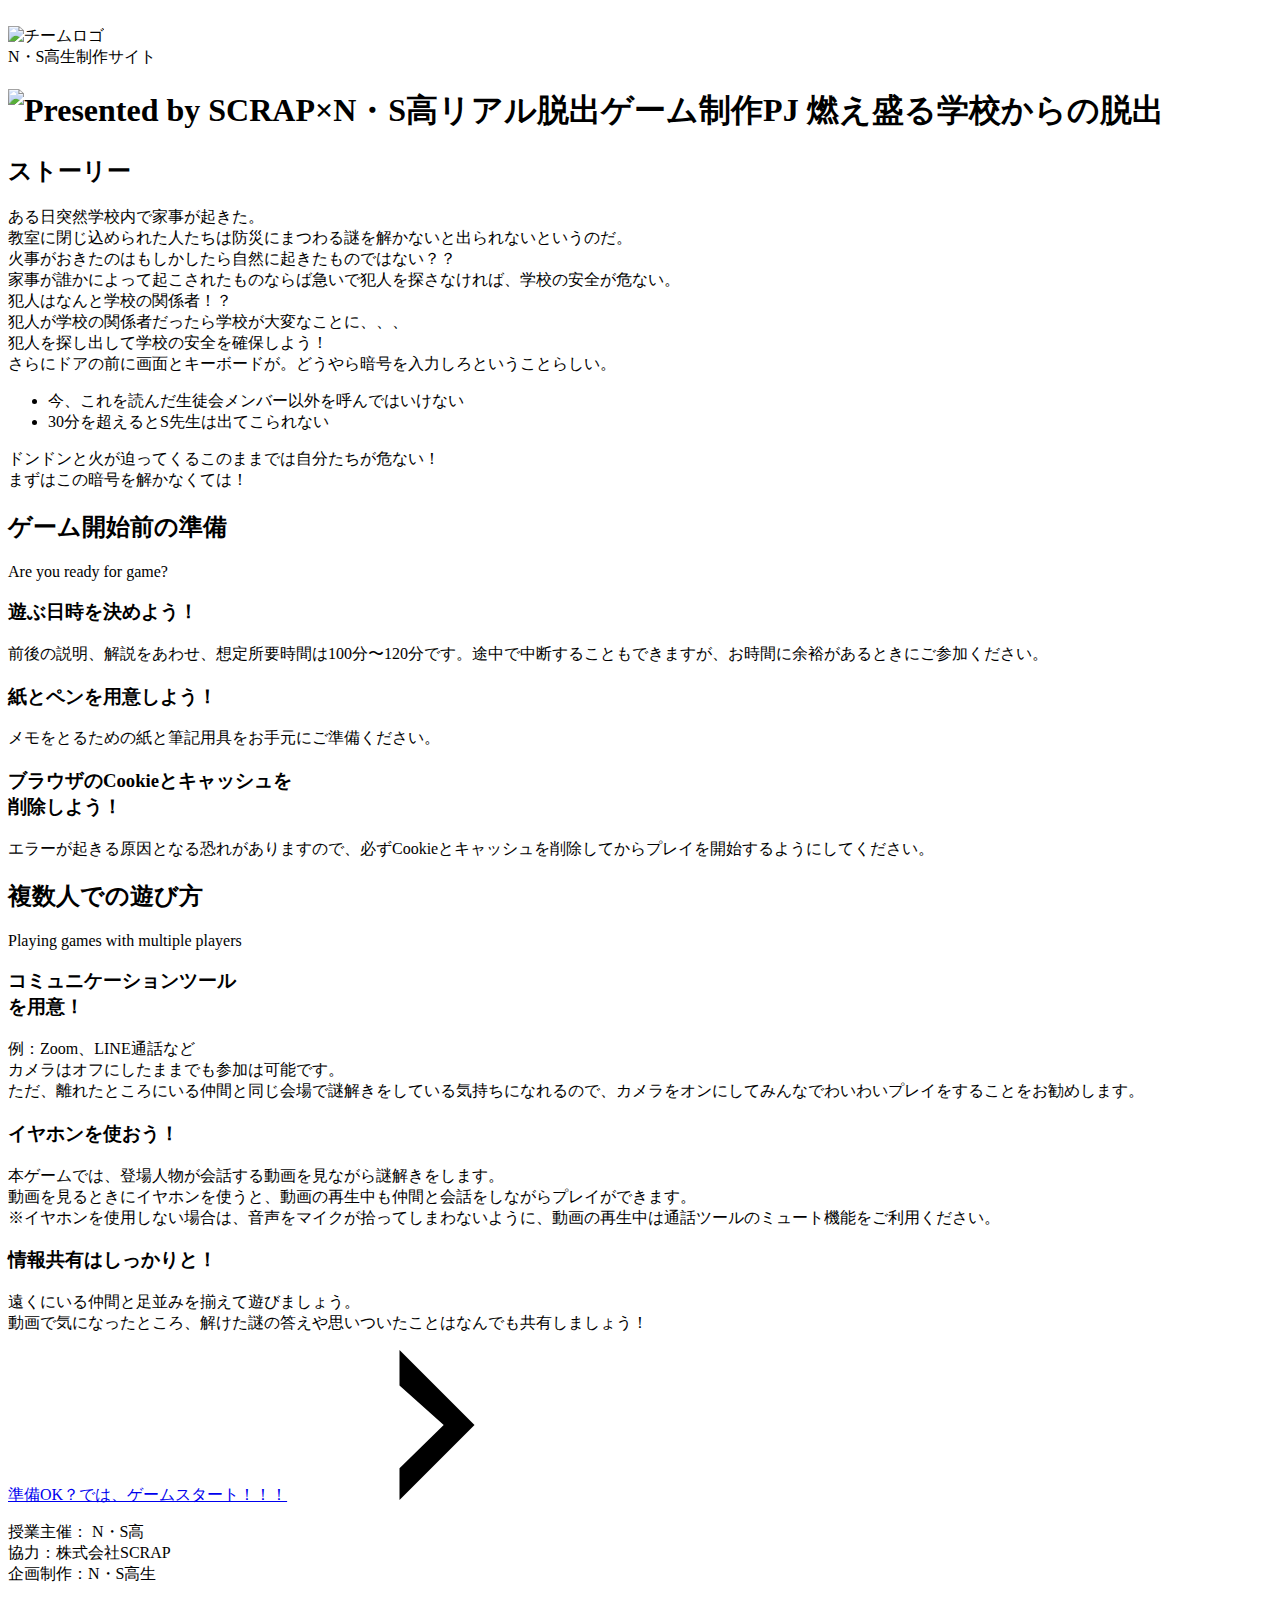
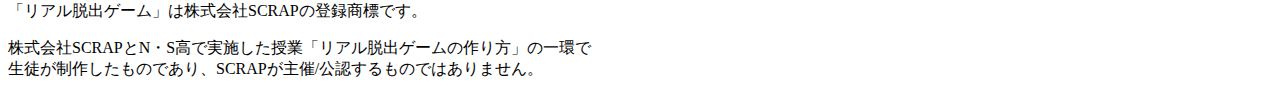
==== index.html @ fb401ca0 "Update index.html" ====
<!DOCTYPE html>
<html lang="ja">
<head>
  <meta charset="UTF-8">
  <meta http-equiv="X-UA-Compatible" content="IE=edge">
  <meta name="viewport" content="width=device-width, initial-scale=1.0">
  <title>封鎖された家庭科室からの脱出 │ Project N</title>
  <link rel="stylesheet" href="assets/css/normalize.css">
  <link rel="stylesheet" href="assets/css/style.css">
</head>
<body>
  <svg width="0" height="0" class="hidden">
    <symbol xmlns="http://www.w3.org/2000/svg" viewBox="0 0 12.47 24.94" id="arrow" class="arrow_svg">
      <title>arrow</title>
      <polygon points="0 24.94 0 19.66 7.35 12.47 0 5.92 0 0 12.47 12.47 0 24.94"/>
    </symbol>
  </svg>
  <header class="header">
    <div class="container">
      <div class="header__logo"><img src="assets/images/logo.svg" alt="チームロゴ"></div>
      <div class="header__name">N・S高生制作サイト</div>
    </div>
  </header>
  <main class="main index-page">
    <!-- タイトルエリア　ここから -->
    <h1 class="main-title"><img src="assets/images/学校からの脱出ヘッダー画像 (1) (1).png" alt="Presented by SCRAP×N・S高リアル脱出ゲーム制作PJ 燃え盛る学校からの脱出"></h1>
    <!-- タイトルエリア　ここまで -->
    <section class="section section--story">
      <div class="container">
        <h2 class="section-title section-title--keycolor section-title--story">ストーリー</h2>
        <div class="story">
          <p class="text-center">ある日突然学校内で家事が起きた。<br>
            教室に閉じ込められた人たちは防災にまつわる謎を解かないと出られないというのだ。<br>
            火事がおきたのはもしかしたら自然に起きたものではない？？<br>
            家事が誰かによって起こされたものならば急いで犯人を探さなければ、学校の安全が危ない。<br>
            犯人はなんと学校の関係者！？<br>
            犯人が学校の関係者だったら学校が大変なことに、、、<br>
            犯人を探し出して学校の安全を確保しよう！<br>
            さらにドアの前に画面とキーボードが。どうやら暗号を入力しろということらしい。</p>
          <div class="story__note__outer bg-color--gray">
            <ul class="story__note">
              <li>今、これを読んだ生徒会メンバー以外を呼んではいけない</li>
              <li>30分を超えるとS先生は出てこられない</li>
            </ul>
          </div>
          <p class="text-center">ドンドンと火が迫ってくるこのままでは自分たちが危ない！<br>
            まずはこの暗号を解かなくては！</p>
        </div>
      </div>
    </section>
    <section class="section bg-color--gray">
      <div class="container">
        <h2 class="section-title">ゲーム開始前の準備</h2>
        <p class="font-eng text-center">Are you ready for game?</p>
        <!--
          class名"row"内のclass名"column"が横並びになります。
          改行する場合は以下のように追加してください。
          <div class="row">
            <div class="column">
              ～ 内容 ～
            </div>
          </div>
        -->
        <div class="row">
          <div class="column">
            <div class="card">
              <h3 class="card__title">遊ぶ日時を決めよう！</h3>
              <p class="card__content">前後の説明、解説をあわせ、想定所要時間は100分〜120分です。途中で中断することもできますが、お時間に余裕があるときにご参加ください。</p>
            </div>
          </div>
          <div class="column">
            <div class="card">
              <h3 class="card__title">紙とペンを用意しよう！</h3>
              <p class="card__content">メモをとるための紙と筆記用具をお手元にご準備ください。</p>
            </div>
          </div>
          <div class="column">
            <div class="card">
              <h3 class="card__title">ブラウザのCookieとキャッシュを<br>削除しよう！</h3>
              <p class="card__content">エラーが起きる原因となる恐れがありますので、必ずCookieとキャッシュを削除してからプレイを開始するようにしてください。</p>
            </div>
          </div>
        </div>
      </div>
    </section>
    <section class="section bg-color--keycolor">
      <div class="container">
        <h2 class="section-title">複数人での遊び方</h2>
        <p class="font-eng text-center">Playing games with multiple players</p>
        <div class="row">
          <div class="column">
            <div class="card">
              <h3 class="card__title">コミュニケーションツール<br>を用意！</h3>
              <p class="card__content">例：Zoom、LINE通話など<br>
                カメラはオフにしたままでも参加は可能です。<br>
                ただ、離れたところにいる仲間と同じ会場で謎解きをしている気持ちになれるので、カメラをオンにしてみんなでわいわいプレイをすることをお勧めします。</p>
            </div>
          </div>
          <div class="column">
            <div class="card">
              <h3 class="card__title">イヤホンを使おう！</h3>
              <p class="card__content">本ゲームでは、登場人物が会話する動画を見ながら謎解きをします。<br>
                動画を見るときにイヤホンを使うと、動画の再生中も仲間と会話をしながらプレイができます。<br>
                ※イヤホンを使用しない場合は、音声をマイクが拾ってしまわないように、動画の再生中は通話ツールのミュート機能をご利用ください。</p>
            </div>
          </div>
          <div class="column">
            <div class="card">
              <h3 class="card__title">情報共有はしっかりと！</h3>
              <p class="card__content">遠くにいる仲間と足並みを揃えて遊びましょう。<br>
                動画で気になったところ、解けた謎の答えや思いついたことはなんでも共有しましょう！</p>
            </div>
          </div>
        </div>
      </div>
    </section>
    <section class="section">
      <div class="container">
        <a class="btn" href="main.html">準備OK？では、ゲームスタート！！！<svg class="btn__arrow"><use xlink:href="#arrow"></use></svg></a>
      </div>
    </section>
  </main>
  <footer class="footer section bg-color--gray">
    <div class="container">
      <p class="text-center">授業主催： N・S高<br>協力：株式会社SCRAP<br>企画制作：N・S高生</p>
      <p class="text-center">「リアル脱出ゲーム」は株式会社SCRAPの登録商標です。</p>
      <p class="text-center">株式会社SCRAPとN・S高で実施した授業「リアル脱出ゲームの作り方」の一環で<br>生徒が制作したものであり、SCRAPが主催/公認するものではありません。</p>
    </div>
  </footer>
</body>
</html>
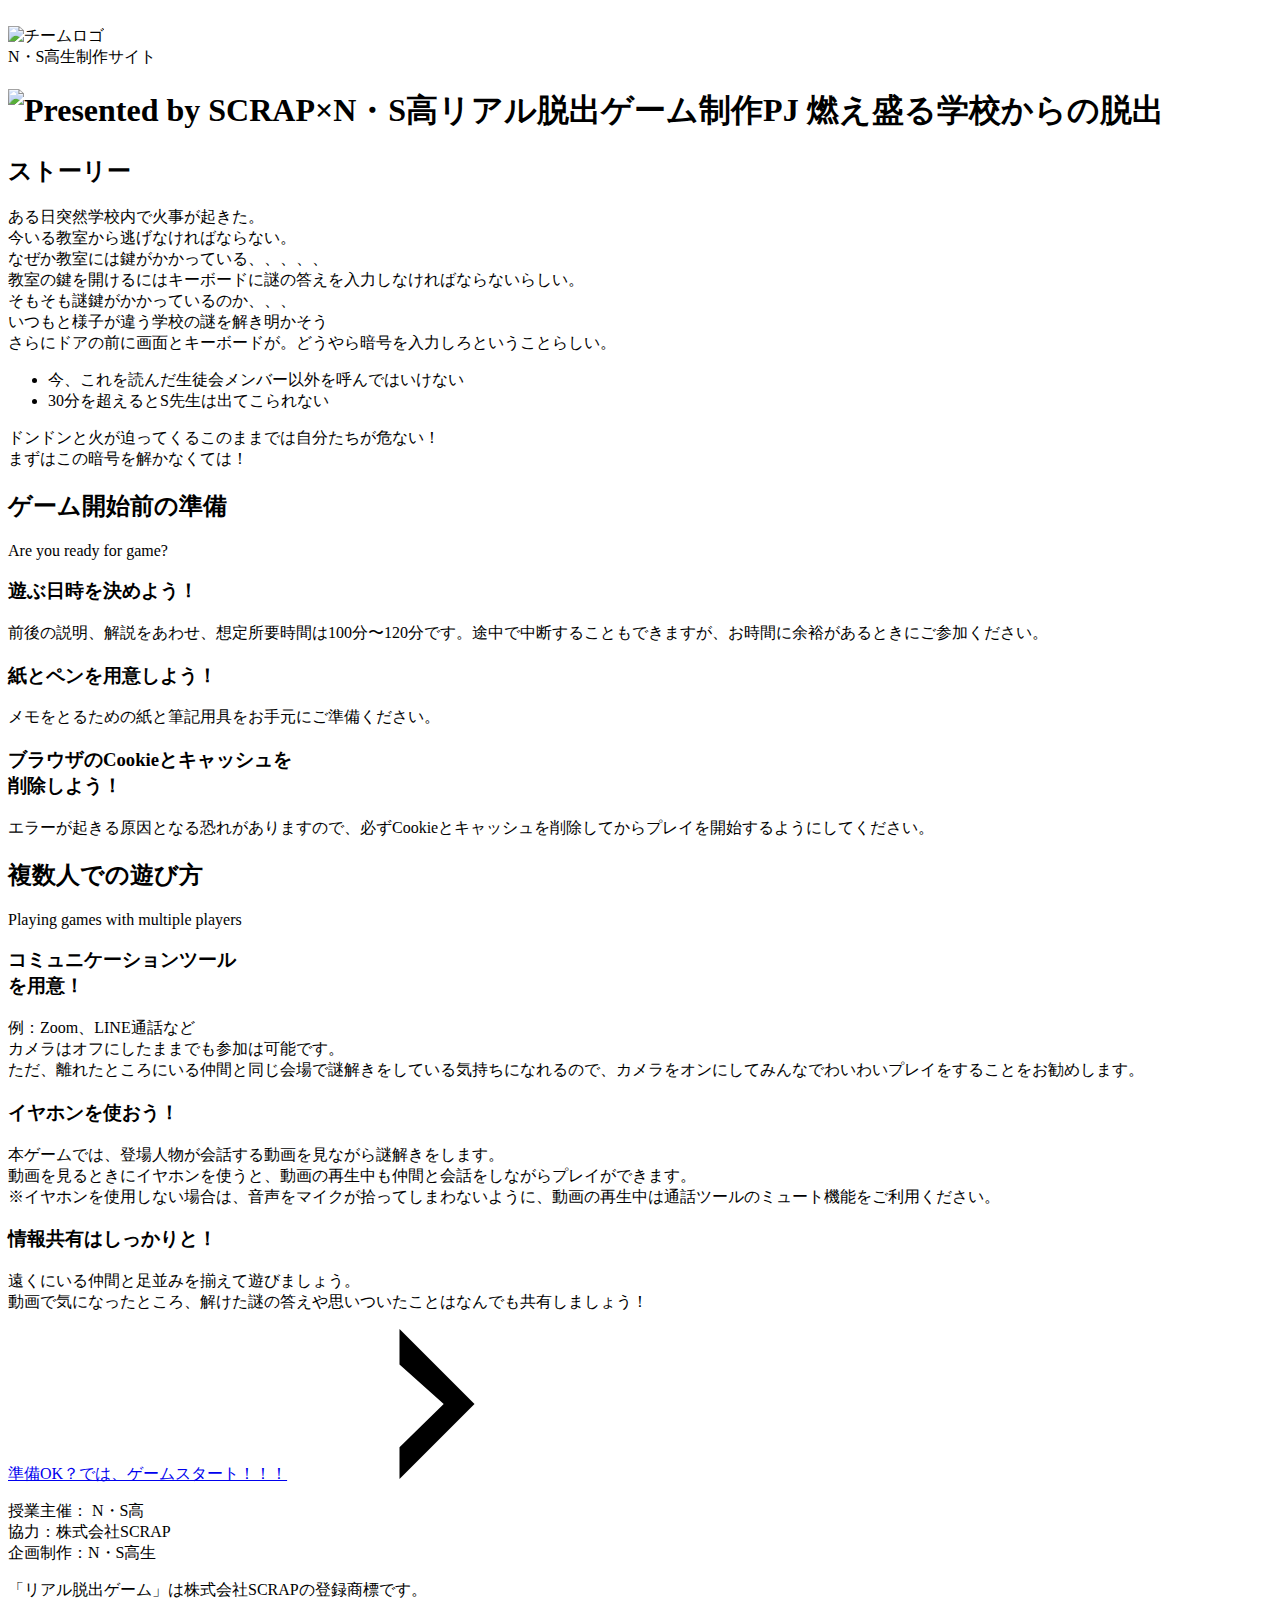
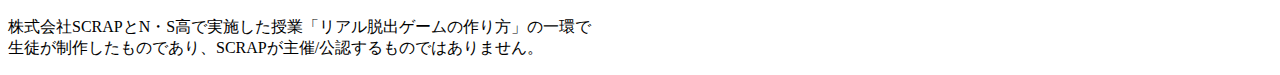
==== commit a5e2c180: "Update index.html" ====
--- a/index.html
+++ b/index.html
@@ -29,13 +29,13 @@
       <div class="container">
         <h2 class="section-title section-title--keycolor section-title--story">ストーリー</h2>
         <div class="story">
-          <p class="text-center">ある日突然学校内で家事が起きた。<br>
-            教室に閉じ込められた人たちは防災にまつわる謎を解かないと出られないというのだ。<br>
-            火事がおきたのはもしかしたら自然に起きたものではない？？<br>
-            家事が誰かによって起こされたものならば急いで犯人を探さなければ、学校の安全が危ない。<br>
-            犯人はなんと学校の関係者！？<br>
-            犯人が学校の関係者だったら学校が大変なことに、、、<br>
-            犯人を探し出して学校の安全を確保しよう！<br>
+          <p class="text-center">ある日突然学校内で火事が起きた。<br>
+            今いる教室から逃げなければならない。<br>
+            なぜか教室には鍵がかかっている、、、、、<br>
+            教室の鍵を開けるにはキーボードに謎の答えを入力しなければならないらしい。<br>
+            そもそも謎鍵がかかっているのか、、、<br>
+            いつもと様子が違う学校の謎を解き明かそう<br>
+            
             さらにドアの前に画面とキーボードが。どうやら暗号を入力しろということらしい。</p>
           <div class="story__note__outer bg-color--gray">
             <ul class="story__note">
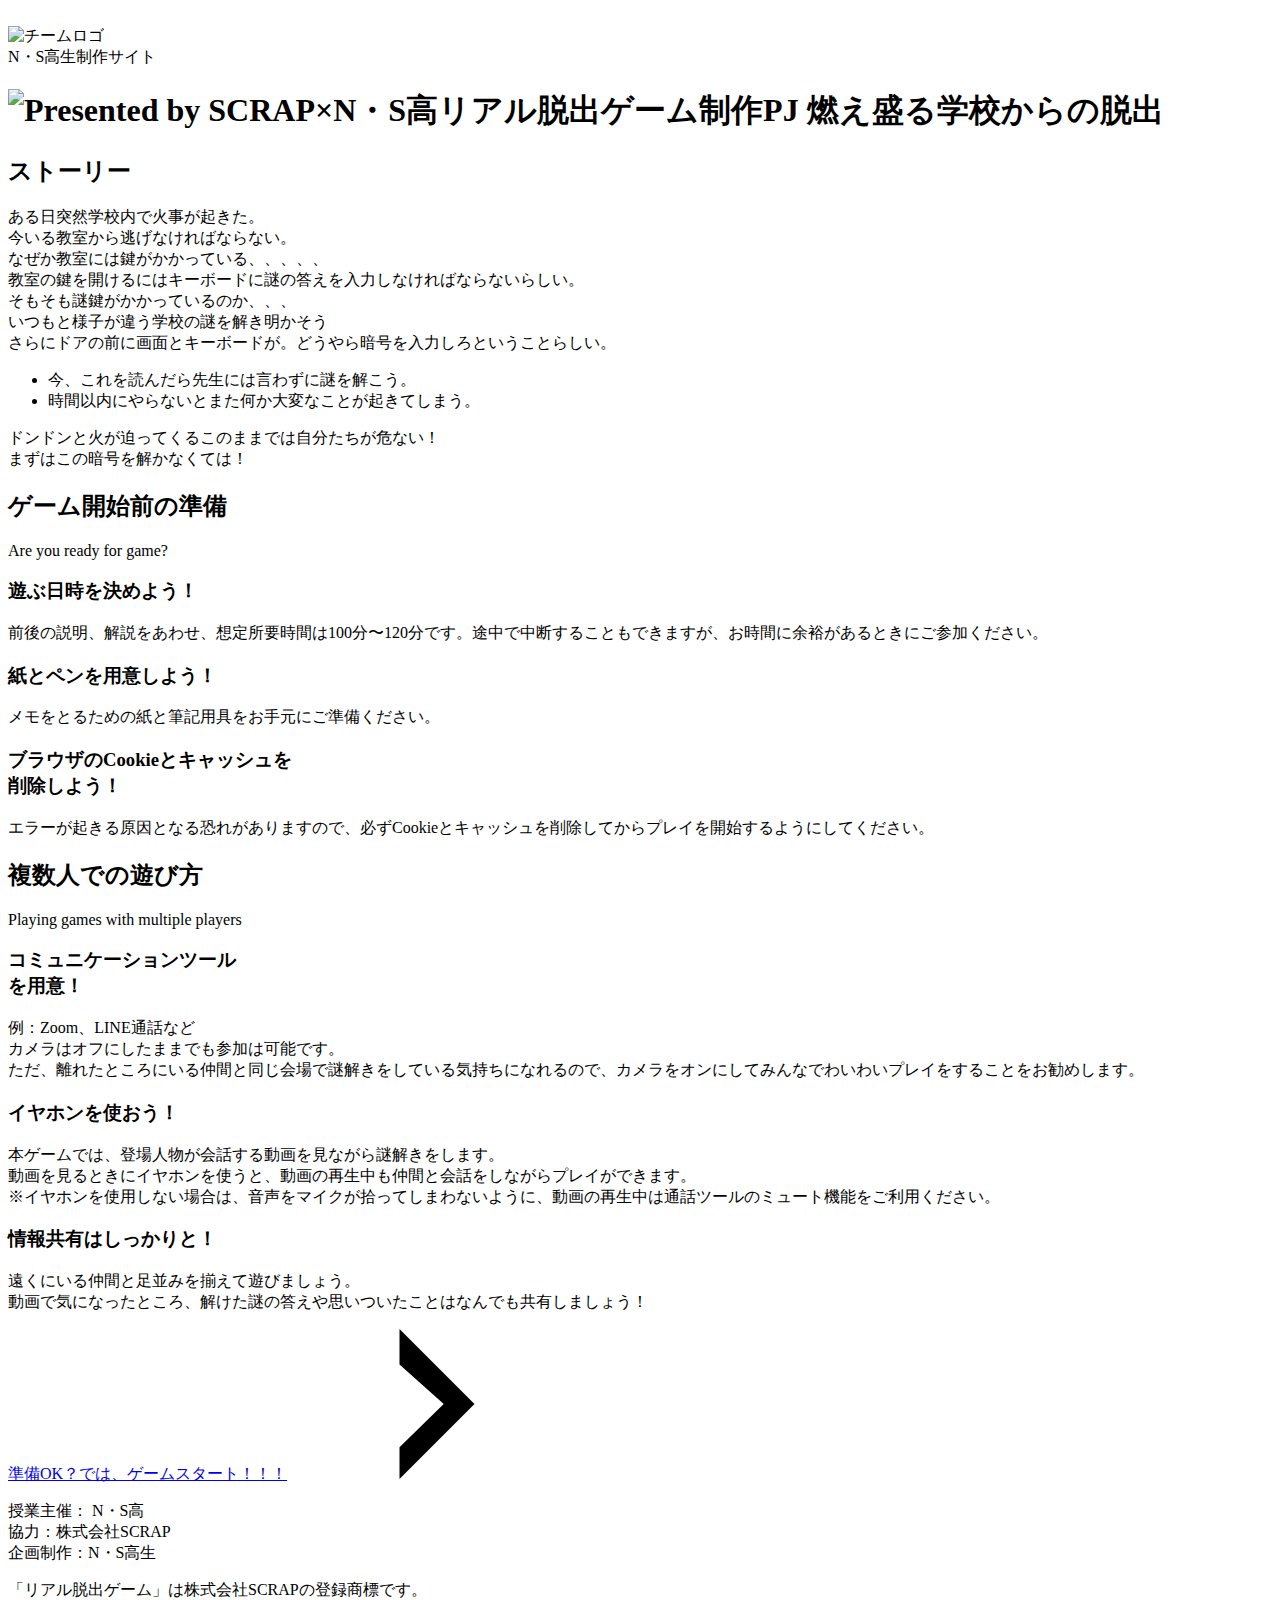
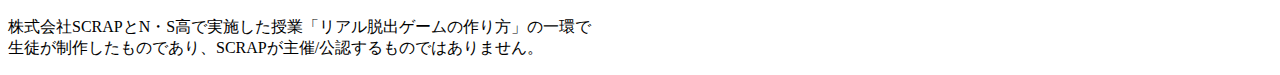
==== commit 96564aaa: "Update index.html" ====
--- a/index.html
+++ b/index.html
@@ -17,7 +17,7 @@
   </svg>
   <header class="header">
     <div class="container">
-      <div class="header__logo"><img src="assets/images/logo.svg" alt="チームロゴ"></div>
+      <div class="header__logo"><img src="assets/images/FTM8XAo9FCcW36G1631704086_1631704173.png" alt="チームロゴ"></div>
       <div class="header__name">N・S高生制作サイト</div>
     </div>
   </header>
@@ -39,8 +39,8 @@
             さらにドアの前に画面とキーボードが。どうやら暗号を入力しろということらしい。</p>
           <div class="story__note__outer bg-color--gray">
             <ul class="story__note">
-              <li>今、これを読んだ生徒会メンバー以外を呼んではいけない</li>
-              <li>30分を超えるとS先生は出てこられない</li>
+              <li>今、これを読んだら先生には言わずに謎を解こう。</li>
+              <li>時間以内にやらないとまた何か大変なことが起きてしまう。</li>
             </ul>
           </div>
           <p class="text-center">ドンドンと火が迫ってくるこのままでは自分たちが危ない！<br>
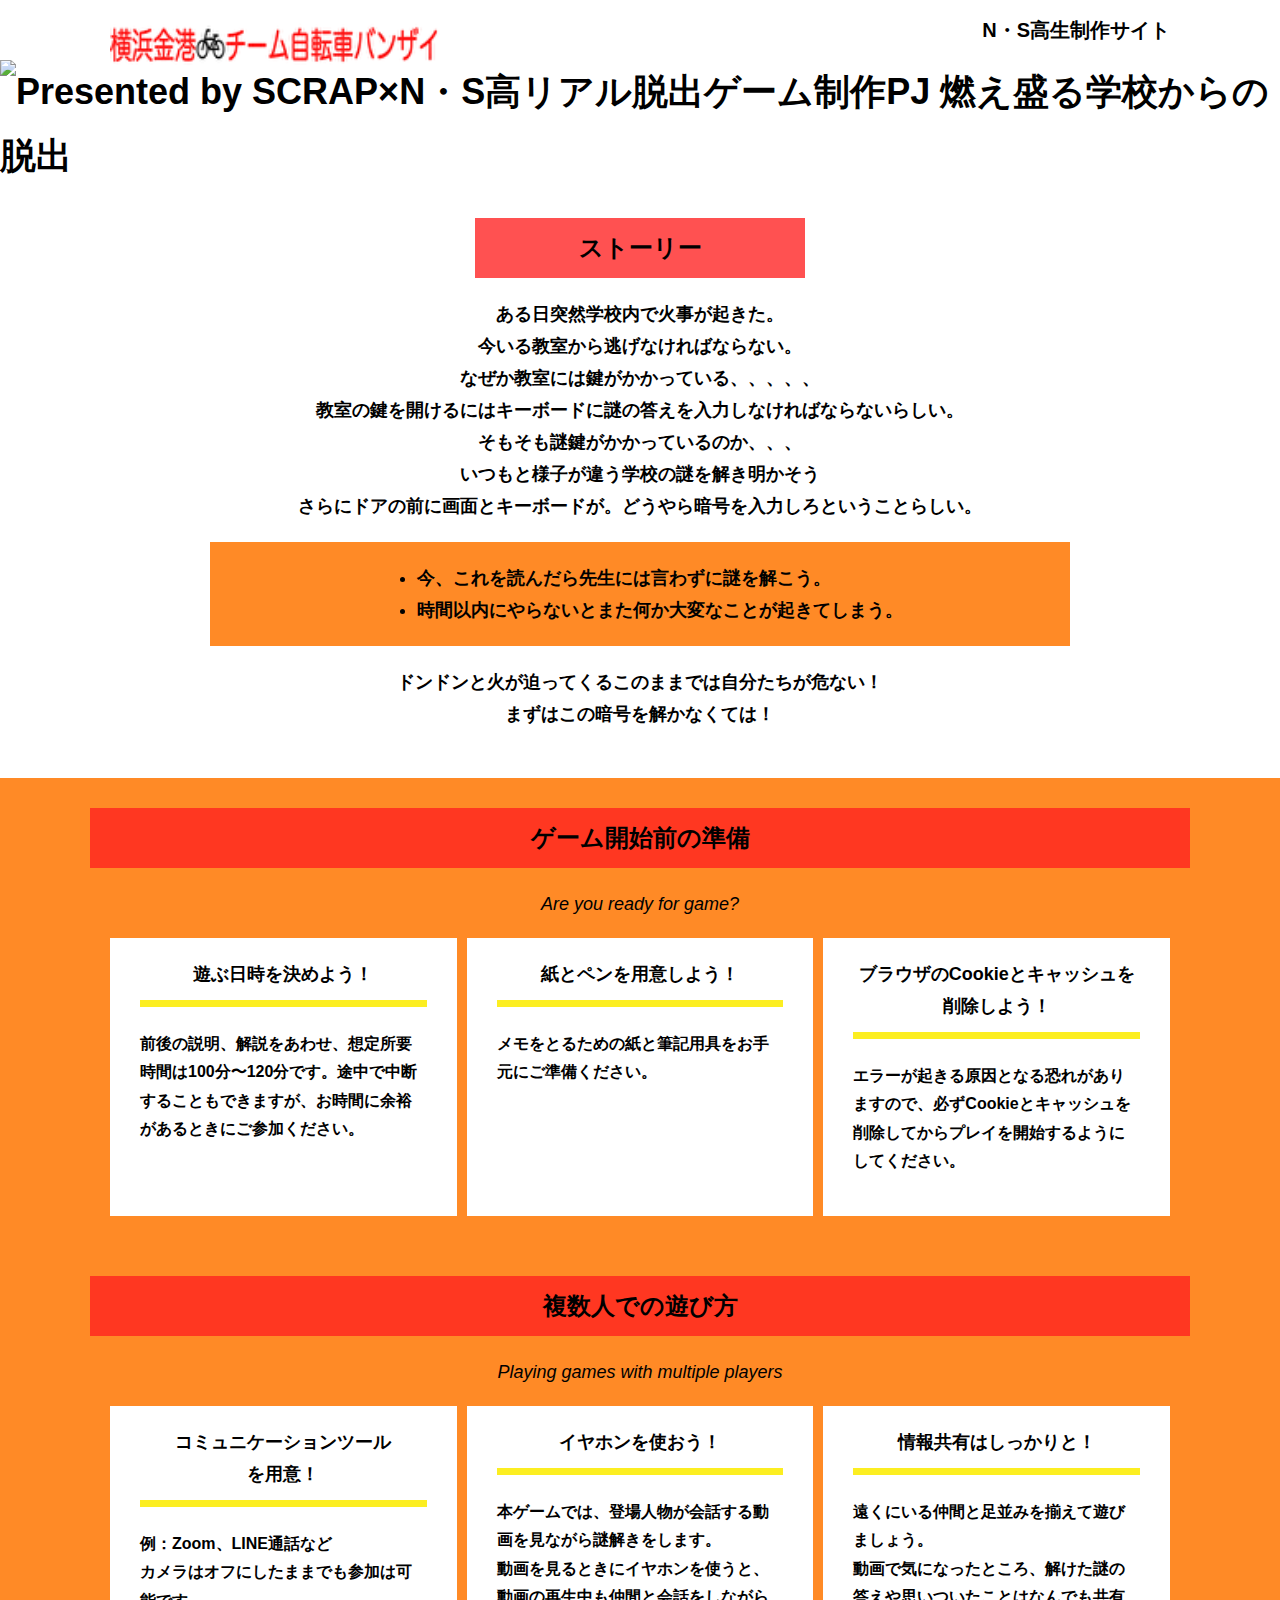
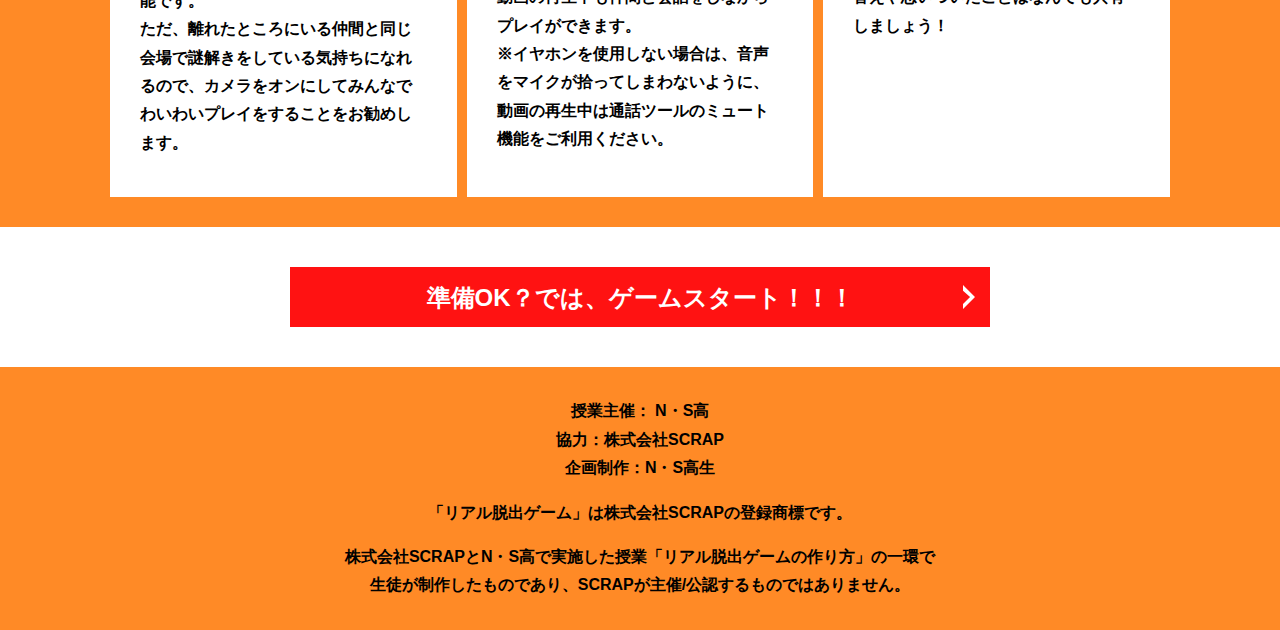
==== commit 11e1b7b5: "Update index.html" ====
--- a/index.html
+++ b/index.html
@@ -4,7 +4,7 @@
   <meta charset="UTF-8">
   <meta http-equiv="X-UA-Compatible" content="IE=edge">
   <meta name="viewport" content="width=device-width, initial-scale=1.0">
-  <title>封鎖された家庭科室からの脱出 │ Project N</title>
+  <title>燃え盛る学校からの脱出 │ Project N</title>
   <link rel="stylesheet" href="assets/css/normalize.css">
   <link rel="stylesheet" href="assets/css/style.css">
 </head>
@@ -17,7 +17,7 @@
   </svg>
   <header class="header">
     <div class="container">
-      <div class="header__logo"><img src="assets/images/FTM8XAo9FCcW36G1631704086_1631704173.png" alt="チームロゴ"></div>
+      <div class="header__logo"><img src="assets/images/80eb858a-2564-40db-a06f-191d8cb94733.png" alt="チームロゴ"></div>
       <div class="header__name">N・S高生制作サイト</div>
     </div>
   </header>
--- a/assets/css/style.css
+++ b/assets/css/style.css
@@ -0,0 +1,512 @@
+@charset "UTF-8";
+/****************************
+ * 共通CSSのテンプレートです。
+*****************************/
+*,
+*::before,
+*::after {
+  -webkit-box-sizing: border-box;
+          box-sizing: border-box;
+}
+
+html {
+  font-size: 18px;
+  -webkit-box-sizing: border-box;
+          box-sizing: border-box;
+}
+
+body {
+  overflow-x: hidden;
+  font-family: "游ゴシック体", "Yu Gothic", YuGothic, "ヒラギノ角ゴ Pro", "Hiragino Kaku Gothic Pro", "メイリオ", "Meiryo", sans-serif;
+  font-size: 18px;
+  line-height: 1.77778;
+  font-weight: bold;
+  text-decoration: none;
+  border: none;
+  list-style: none;
+  color: #000;
+  margin: 0;
+}
+
+img {
+  width: 100%;
+}
+
+figure {
+  margin: 0;
+}
+
+figcaption {
+  margin-top: 30px;
+  font-size: 14px;
+}
+
+@media screen and (max-width: 767px) {
+  figcaption {
+    font-size: 13px;
+  }
+}
+
+input[type=text] {
+  font-size: 18px;
+  border: none;
+  padding: 25px 35px;
+  display: block;
+  margin: 0 auto;
+  max-width: 580px;
+  width: 100%;
+}
+
+::-webkit-input-placeholder {
+  color: #999;
+}
+
+:-ms-input-placeholder {
+  color: #999;
+}
+
+::-ms-input-placeholder {
+  color: #999;
+}
+
+::placeholder {
+  color: #999;
+}
+
+button {
+  cursor: pointer;
+  display: block;
+  border: none;
+  margin: 0 auto;
+  background-color: #006837;
+  color: #fff;
+  width: 287px;
+  height: 55px;
+}
+
+/*******************
+* Layout
+*******************/
+.section {
+  padding-top: 30px;
+  padding-bottom: 30px;
+}
+
+.section--clear {
+  /* ステージクリア画面 */
+  position: fixed;
+  display: none;
+  /* 読み込み時に一瞬表示されるのを防ぐ */
+  -webkit-box-pack: center;
+      -ms-flex-pack: center;
+          justify-content: center;
+  -webkit-box-align: center;
+      -ms-flex-align: center;
+          align-items: center;
+  top: 0;
+  bottom: 0;
+  left: 0;
+  right: 0;
+  z-index: 200;
+}
+
+.section--clear.isClear {
+  display: -webkit-box;
+  display: -ms-flexbox;
+  display: flex;
+}
+
+.container {
+  width: 1100px;
+  padding-left: 20px;
+  padding-right: 20px;
+  margin: 0 auto;
+}
+
+@media screen and (max-width: 1100px) {
+  .container {
+    width: calc(100% - 40px);
+  }
+}
+
+.row {
+  display: -webkit-box;
+  display: -ms-flexbox;
+  display: flex;
+  -ms-flex-line-pack: stretch;
+      align-content: stretch;
+  gap: 10px;
+}
+
+.row + .row {
+  margin-top: 20px;
+}
+
+.column {
+  width: 100%;
+}
+
+.card {
+  background-color: #fff;
+  margin-bottom: 20px;
+  height: 100%;
+}
+
+.card__title {
+  font-size: 18px;
+  text-align: center;
+  margin: 0;
+  padding: 20px 30px;
+  position: relative;
+  cursor: pointer;
+}
+
+.card__content {
+  -webkit-transition: all 0.3s;
+  transition: all 0.3s;
+  font-size: 16px;
+  padding: 20px 30px;
+  margin: 0;
+  position: relative;
+}
+
+.card__content::before {
+  display: block;
+  content: '';
+  width: calc(100% - 60px);
+  height: 7px;
+  background-color: #fcee21;
+  position: absolute;
+  top: -10px;
+  left: 30px;
+}
+
+.hint-page .card {
+  height: auto;
+}
+
+.hint-page .card__content {
+  display: none;
+  text-align: center;
+}
+
+.hint-page .card__arrow {
+  position: absolute;
+  top: calc(50% - 12px);
+  right: 45px;
+  -webkit-transform: rotate(90deg);
+          transform: rotate(90deg);
+  -webkit-transition: all 0.3s;
+  transition: all 0.3s;
+  fill: #009245;
+  width: 12px;
+  height: 24px;
+}
+
+.hint-page .card.is-open .card__content {
+  display: block;
+}
+
+.hint-page .card.is-open .card__arrow {
+  -webkit-transform: rotate(-90deg);
+          transform: rotate(-90deg);
+}
+
+.box {
+  padding: 35px 30px;
+}
+
+.youtube {
+  position: relative;
+  width: 100%;
+  padding-top: 56.25%;
+}
+
+.youtube iframe {
+  position: absolute;
+  top: 0;
+  left: 0;
+  width: 100%;
+  height: 100%;
+}
+
+.youtube__container {
+  max-width: 800px;
+  margin: 0 auto;
+}
+
+/*********************
+* Color
+*********************/
+.bg-color--keycolor {
+  background-color: #ff7600d9;
+}
+
+.bg-color--subcolor {
+  background-color: #ff2020c7;
+}
+
+.bg-color--gray {
+  background-color: #ff7600d9;
+}
+
+/*********************
+* title
+**********************/
+.main-title {
+  margin: 0;
+}
+
+.sub-title {
+  text-align: center;
+  font-size: 18px;
+  line-height: 1.66667;
+}
+
+.sub-title__bg {
+  background-color: #fcee21;
+  padding-left: 1rem;
+  padding-right: 1rem;
+}
+
+.section-title {
+  font-size: 24px;
+  line-height: 1.75;
+  text-align: center;
+  padding: 9px 20px;
+  background-color: #ff2020c7;
+  margin: 0 -20px 20px -20px;
+}
+
+.section-title__stage {
+  display: inline-block;
+  margin-right: 2rem;
+}
+
+.section-title--keycolorlight {
+  background-color: #ff2020c7;
+}
+
+.section-title--keycolorlight .section-title__stage {
+  color: #fff;
+}
+
+.section-title--keycolor {
+  background-color: ##ff2020c7;
+}
+
+.section-title--story {
+  width: 330px;
+  margin: 0 auto 20px;
+}
+
+.section-title--border {
+  position: relative;
+  font-size: 30px;
+  text-align: center;
+  line-height: 1.06667;
+  margin: 0;
+  padding-bottom: 15px;
+  color: #006837;
+}
+
+.section-title--border::after {
+  position: absolute;
+  bottom: 0;
+  left: calc(50% - 95px);
+  display: block;
+  content: '';
+  background-color: #fff;
+  height: 2.6px;
+  width: 190px;
+}
+
+/******************
+* text
+******************/
+.font-eng {
+  font-style: italic;
+  font-weight: normal;
+}
+
+/*************************
+* Button
+*************************/
+.btn {
+  display: block;
+  text-decoration: none;
+  cursor: pointer;
+  background-color: #ff0000ed;
+  color: #fff;
+  font-size: 24px;
+  line-height: 1.54167;
+  text-align: center;
+  padding: 11.5px;
+  width: calc(100% - 40px);
+  max-width: 700px;
+  margin: 10px auto;
+  position: relative;
+}
+
+.btn:hover {
+  opacity: 0.7;
+}
+
+.btn__arrow {
+  position: absolute;
+  top: calc(50% - 12px);
+  right: 15px;
+  fill: #fff;
+  width: 12px;
+  height: 24px;
+}
+
+/****************
+* header
+*****************/
+.header {
+  background-color: #fff;
+  height: 60px;
+}
+
+.header .container {
+  display: -webkit-box;
+  display: -ms-flexbox;
+  display: flex;
+  -webkit-box-pack: justify;
+      -ms-flex-pack: justify;
+          justify-content: space-between;
+  -webkit-box-align: center;
+      -ms-flex-align: center;
+          align-items: center;
+  height: 100%;
+}
+
+.header__logo {
+  width: 330px;
+  height: 42px;
+}
+
+.header__name {
+  font-size: 20px;
+  line-height: 1.1;
+}
+
+.footer {
+  font-size: 16px;
+}
+
+.footer p:first-child {
+  margin-top: 0;
+}
+
+.footer p:last-child {
+  margin-bottom: 0;
+}
+
+/********************
+* main
+********************/
+.story__note {
+  margin: 0;
+}
+
+.story__note__outer {
+  width: 860px;
+  display: -webkit-box;
+  display: -ms-flexbox;
+  display: flex;
+  padding: 20px;
+  margin: 20px auto;
+  -webkit-box-pack: center;
+      -ms-flex-pack: center;
+          justify-content: center;
+}
+
+@media screen and (max-width: 940px) {
+  .story__note__outer {
+    width: 100%;
+  }
+}
+
+.stage-column__container + .stage-column__container {
+  border-top: 2px solid #fff;
+}
+
+.answer {
+  font-size: 18px;
+  margin-bottom: 20px;
+  line-height: 80px;
+  word-spacing: 20px;
+}
+
+.err-message {
+  color: #c1272d;
+  font-size: 18px;
+  text-align: center;
+}
+
+.link-hint {
+  text-align: center;
+  display: block;
+  margin-top: 20px;
+}
+
+.clear-message {
+  background-color: #ffffff;
+  padding: 30px 30px 60px;
+  position: relative;
+}
+
+.clear-message__title {
+  position: relative;
+  display: block;
+  text-align: center;
+  color: #006837;
+  font-size: 30px;
+  padding-bottom: 10px;
+  margin-bottom: 35px;
+}
+
+.clear-message__title::after {
+  content: '';
+  position: absolute;
+  display: block;
+  width: 183px;
+  height: 2px;
+  background-color: #fff;
+  bottom: 0;
+  left: calc(50% - (183px/2));
+}
+
+.clear-message__content {
+  text-align: center;
+}
+
+.clear-message__btn {
+  position: absolute;
+  bottom: -30px;
+  left: calc(50% - 144px);
+  width: 288px;
+  margin: 0;
+}
+
+/********************
+* Utility
+********************/
+.text-center {
+  text-align: center;
+}
+
+.text-left {
+  text-align: left;
+}
+
+.text-right {
+  text-align: right;
+}
+
+.hidden {
+  display: none;
+}
+/*# sourceMappingURL=style.css.map */
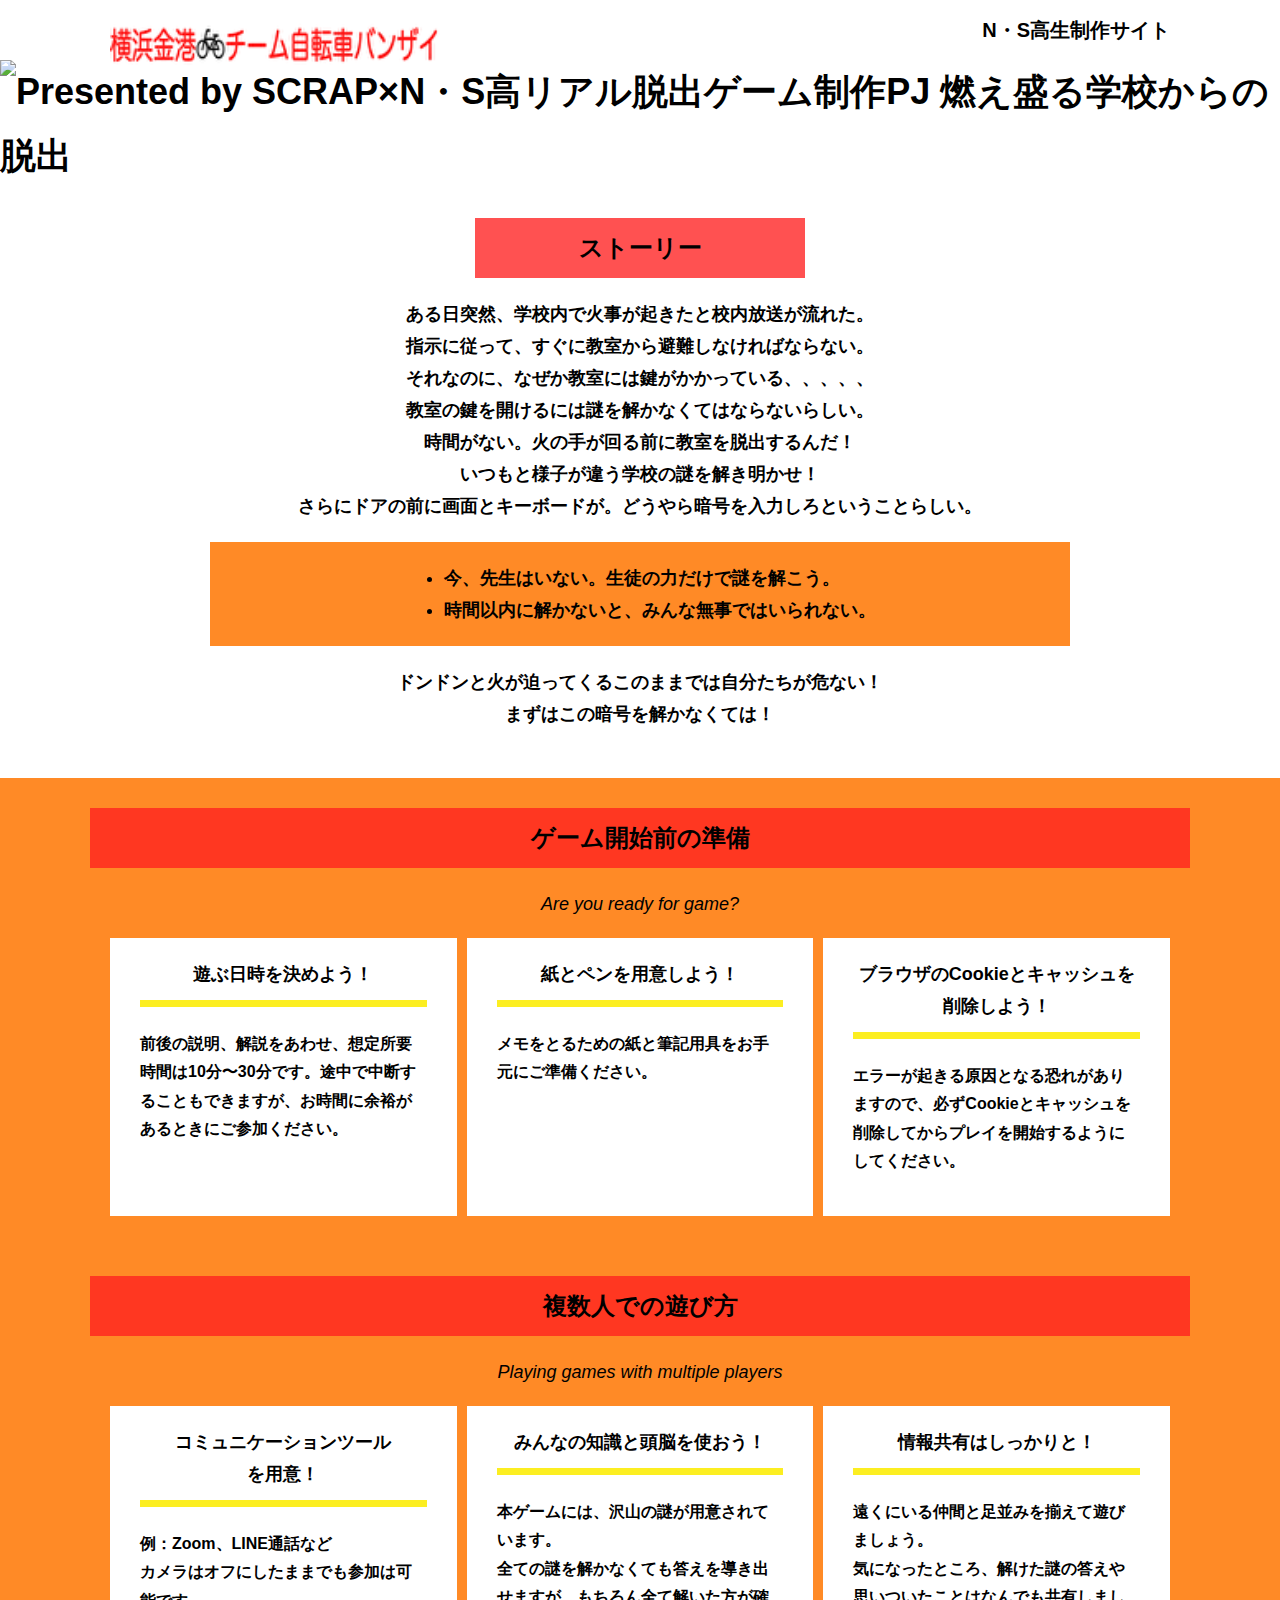
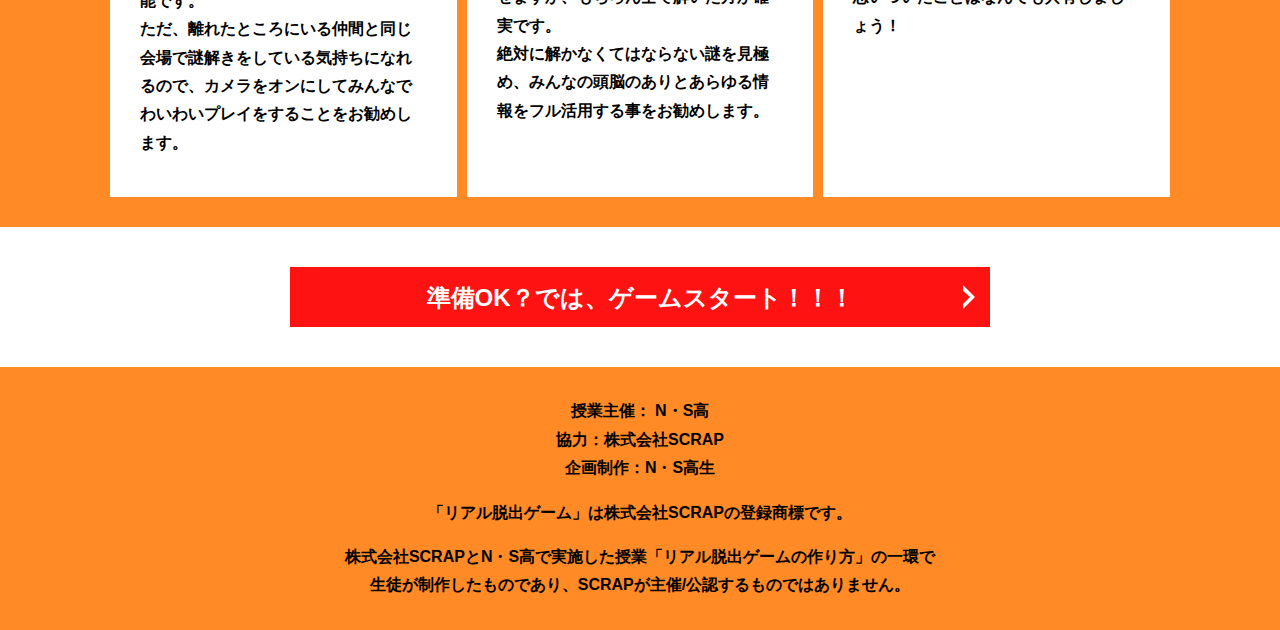
==== commit 51aed126: "Update index.html" ====
--- a/index.html
+++ b/index.html
@@ -29,18 +29,18 @@
       <div class="container">
         <h2 class="section-title section-title--keycolor section-title--story">ストーリー</h2>
         <div class="story">
-          <p class="text-center">ある日突然学校内で火事が起きた。<br>
-            今いる教室から逃げなければならない。<br>
-            なぜか教室には鍵がかかっている、、、、、<br>
-            教室の鍵を開けるにはキーボードに謎の答えを入力しなければならないらしい。<br>
-            そもそも謎鍵がかかっているのか、、、<br>
-            いつもと様子が違う学校の謎を解き明かそう<br>
+          <p class="text-center">ある日突然、学校内で火事が起きたと校内放送が流れた。<br>
+            指示に従って、すぐに教室から避難しなければならない。<br>
+            それなのに、なぜか教室には鍵がかかっている、、、、、<br>
+            教室の鍵を開けるには謎を解かなくてはならないらしい。<br>
+            時間がない。火の手が回る前に教室を脱出するんだ！<br>
+            いつもと様子が違う学校の謎を解き明かせ！<br>
             
             さらにドアの前に画面とキーボードが。どうやら暗号を入力しろということらしい。</p>
           <div class="story__note__outer bg-color--gray">
             <ul class="story__note">
-              <li>今、これを読んだら先生には言わずに謎を解こう。</li>
-              <li>時間以内にやらないとまた何か大変なことが起きてしまう。</li>
+              <li>今、先生はいない。生徒の力だけで謎を解こう。</li>
+              <li>時間以内に解かないと、みんな無事ではいられない。</li>
             </ul>
           </div>
           <p class="text-center">ドンドンと火が迫ってくるこのままでは自分たちが危ない！<br>
@@ -65,7 +65,7 @@
           <div class="column">
             <div class="card">
               <h3 class="card__title">遊ぶ日時を決めよう！</h3>
-              <p class="card__content">前後の説明、解説をあわせ、想定所要時間は100分〜120分です。途中で中断することもできますが、お時間に余裕があるときにご参加ください。</p>
+              <p class="card__content">前後の説明、解説をあわせ、想定所要時間は10分〜30分です。途中で中断することもできますが、お時間に余裕があるときにご参加ください。</p>
             </div>
           </div>
           <div class="column">
@@ -98,17 +98,17 @@
           </div>
           <div class="column">
             <div class="card">
-              <h3 class="card__title">イヤホンを使おう！</h3>
-              <p class="card__content">本ゲームでは、登場人物が会話する動画を見ながら謎解きをします。<br>
-                動画を見るときにイヤホンを使うと、動画の再生中も仲間と会話をしながらプレイができます。<br>
-                ※イヤホンを使用しない場合は、音声をマイクが拾ってしまわないように、動画の再生中は通話ツールのミュート機能をご利用ください。</p>
+              <h3 class="card__title">みんなの知識と頭脳を使おう！</h3>
+              <p class="card__content">本ゲームには、沢山の謎が用意されています。<br>
+                全ての謎を解かなくても答えを導き出せますが、もちろん全て解いた方が確実です。<br>
+                絶対に解かなくてはならない謎を見極め、みんなの頭脳のありとあらゆる情報をフル活用する事をお勧めします。</p>
             </div>
           </div>
           <div class="column">
             <div class="card">
               <h3 class="card__title">情報共有はしっかりと！</h3>
               <p class="card__content">遠くにいる仲間と足並みを揃えて遊びましょう。<br>
-                動画で気になったところ、解けた謎の答えや思いついたことはなんでも共有しましょう！</p>
+                気になったところ、解けた謎の答えや思いついたことはなんでも共有しましょう！</p>
             </div>
           </div>
         </div>
